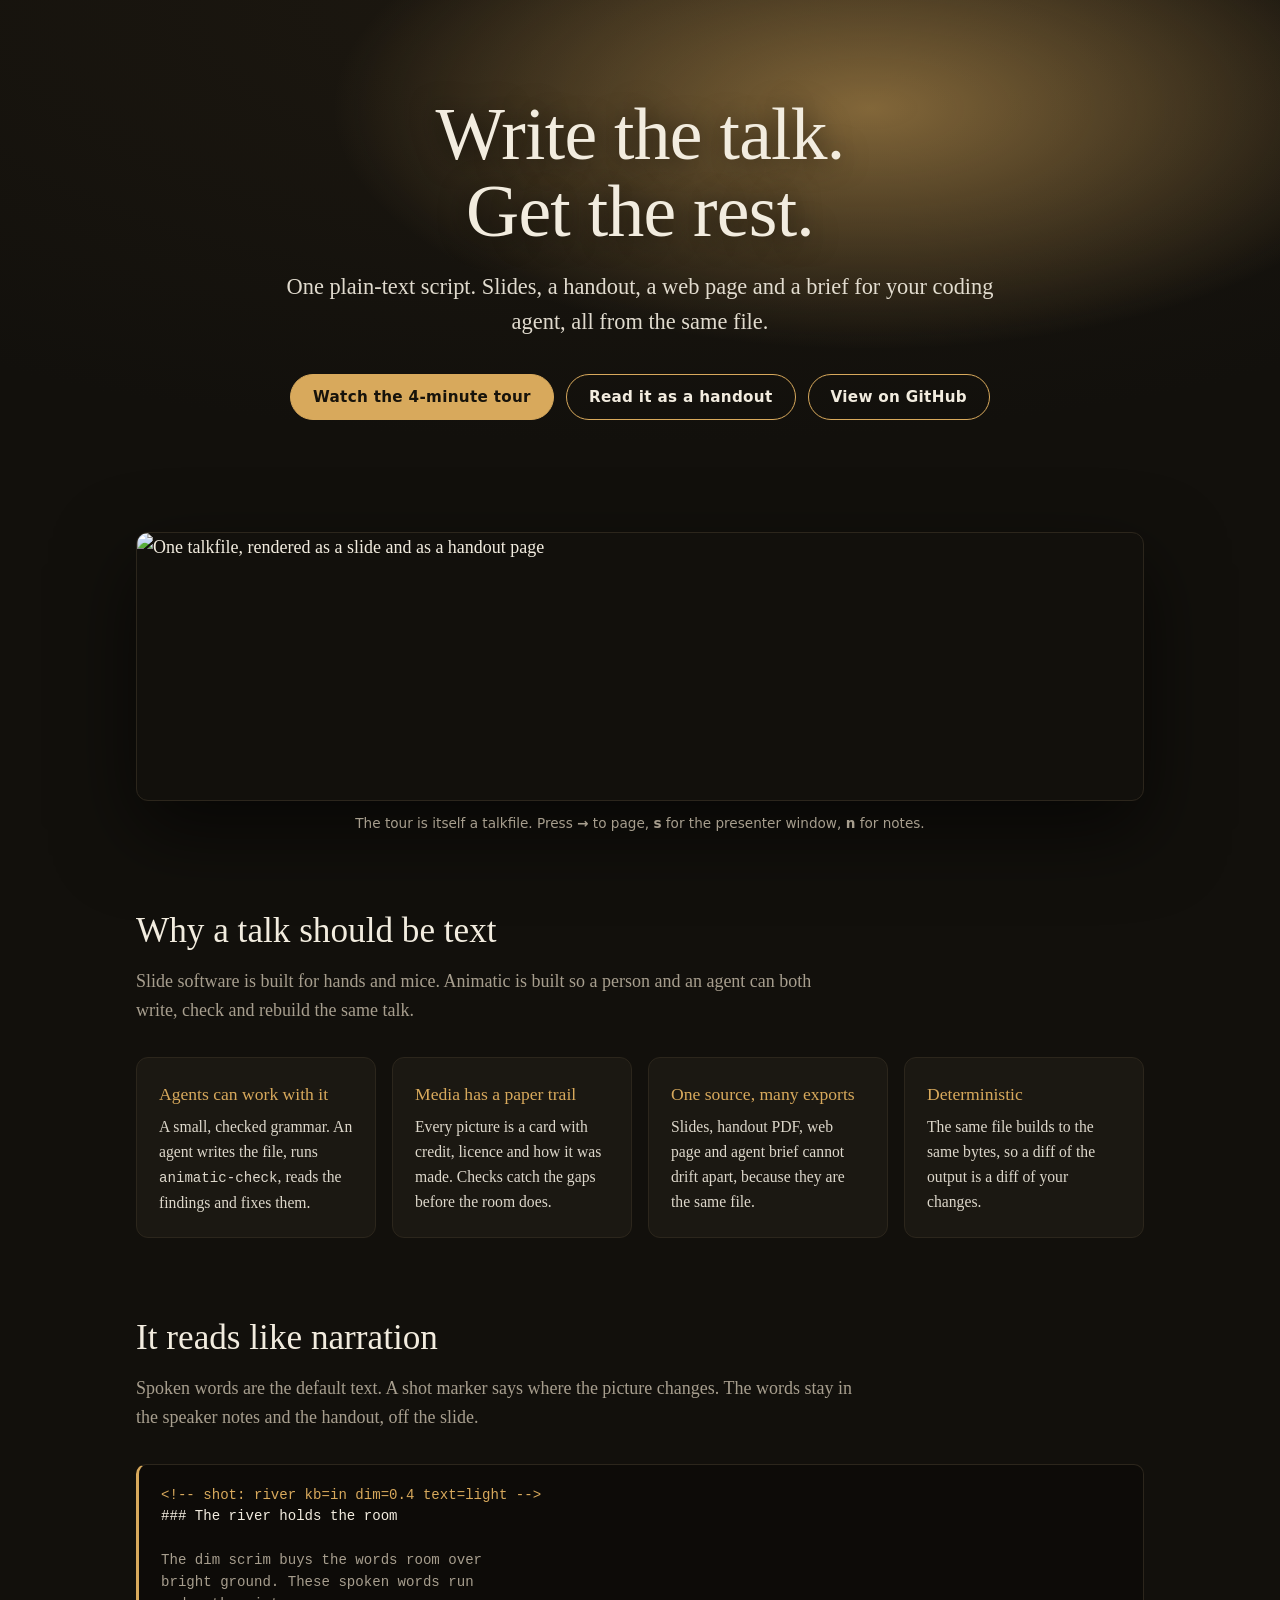
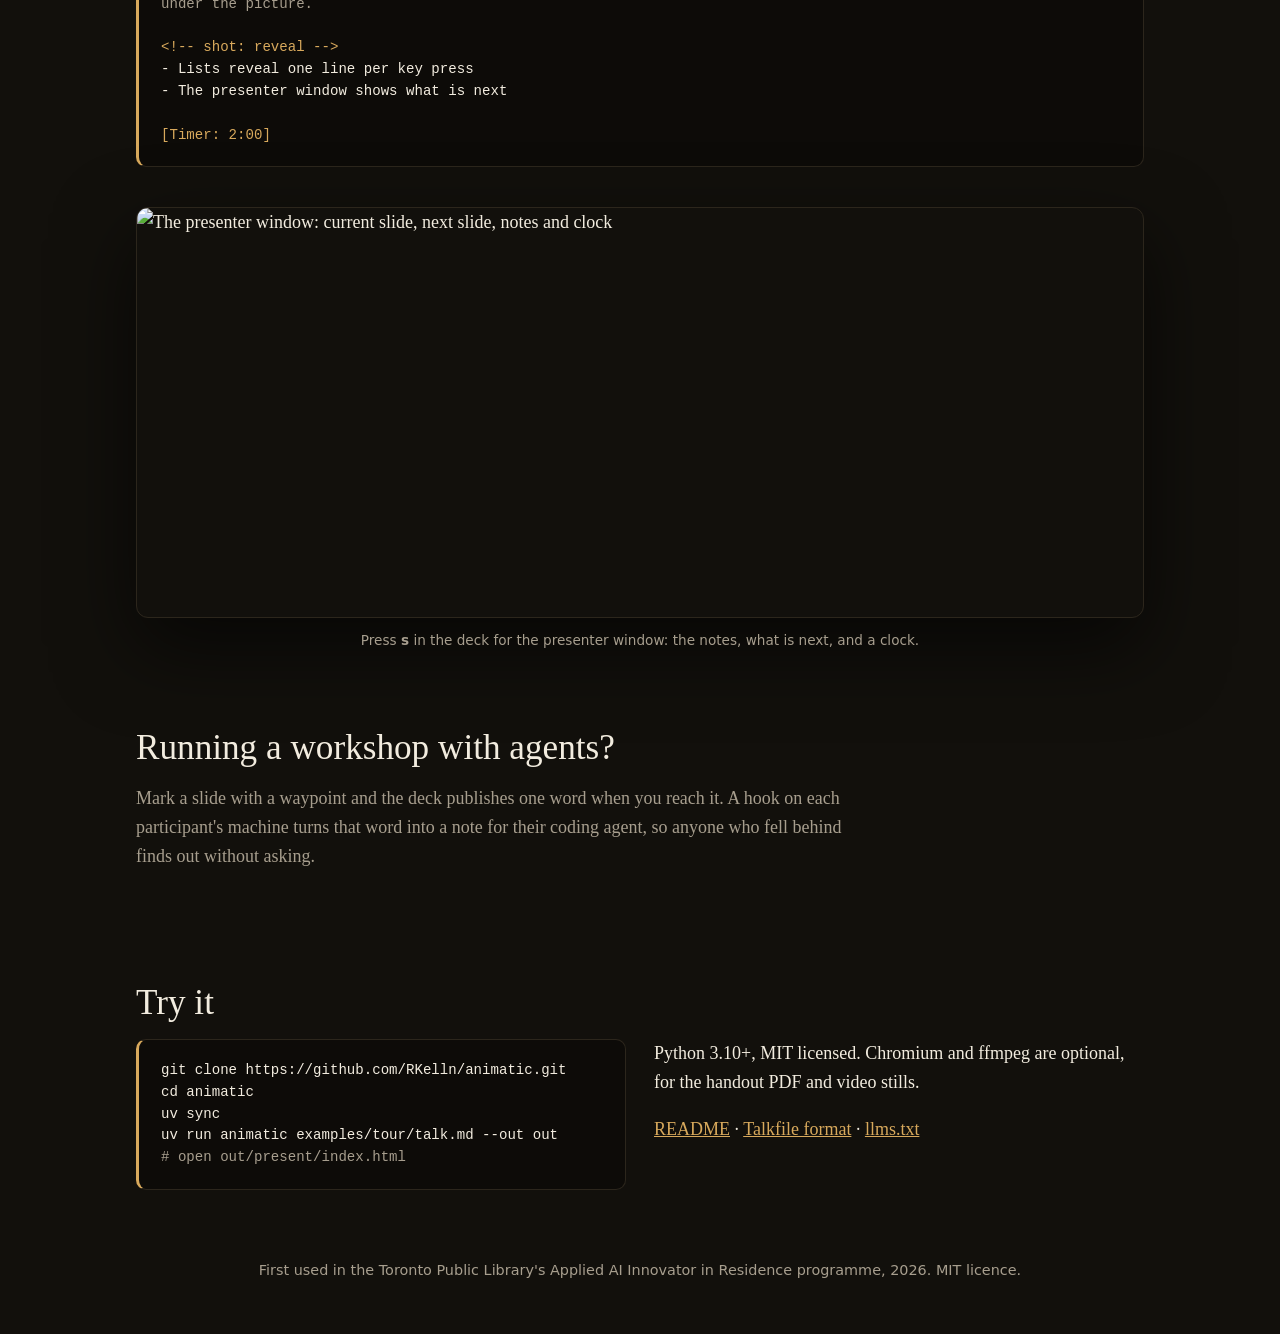
==== docs/site/index.html @ 697fddb3 "Add tour deck, presenter screenshot, landing page and Pages workflow; README: demo link and workshop" ====
<!doctype html>
<html lang="en">
<head>
<meta charset="utf-8">
<meta name="viewport" content="width=device-width, initial-scale=1">
<title>Animatic: write the talk, get the rest</title>
<meta name="description" content="Write a talk as a script. Get slides, a handout, a web page and an agent brief from one plain-text file.">
<style>
  :root {
    --bg: #12100c; --ink: #f2ecdf; --muted: #a79e8e; --brass: #d8a95c; --line: #2c261c;
    --panel: #1b1812; --serif: Georgia, 'Iowan Old Style', 'Palatino Linotype', serif;
    --sans: ui-sans-serif, system-ui, -apple-system, 'Segoe UI', sans-serif;
    --mono: ui-monospace, 'SF Mono', Menlo, Consolas, monospace;
  }
  * { box-sizing: border-box; }
  html { scroll-behavior: smooth; }
  body { margin: 0; background: var(--bg); color: var(--ink); font: 18px/1.6 var(--serif); }
  a { color: var(--brass); }
  .wrap { max-width: 1040px; margin: 0 auto; padding: 0 16px; }
  .hero { overflow: hidden; padding: 96px 0 72px; text-align: center;
    background: radial-gradient(ellipse 60% 70% at 68% 22%, rgba(216,169,92,.55), rgba(216,169,92,0) 70%),
                radial-gradient(ellipse 90% 90% at 50% 0%, #1d1810, var(--bg)); }
  .hero h1 { font-size: clamp(2.4rem, 7vw, 4.6rem); line-height: 1.05; margin: 0 0 18px; font-weight: 400;
    text-shadow: 0 2px 28px rgba(0,0,0,.7); letter-spacing: -.01em; }
  .hero p.sub { font-size: clamp(1.05rem, 2.4vw, 1.4rem); max-width: 34em; margin: 0 auto 34px; opacity: .92; }
  .btns { display: flex; flex-wrap: wrap; gap: 12px; justify-content: center; }
  .btn { font: 600 .95rem var(--sans); letter-spacing: .02em; text-decoration: none; padding: 13px 22px;
    border-radius: 999px; border: 1px solid var(--brass); color: var(--ink); transition: background .15s, color .15s; }
  .btn.primary { background: var(--brass); color: #17130b; }
  .btn:hover { background: var(--ink); color: #17130b; border-color: var(--ink); }
  .shot { margin: 40px auto 0; }
  .shot img, .pic { display: block; width: 100%; height: auto; border-radius: 12px; border: 1px solid var(--line);
    box-shadow: 0 30px 80px rgba(0,0,0,.6); }
  .cap { text-align: center; color: var(--muted); font: .85rem var(--sans); margin: 14px 0 0; }
  section { padding: 72px 0 0; }
  h2 { font-weight: 400; font-size: clamp(1.6rem, 4vw, 2.2rem); margin: 0 0 8px; }
  .lede { color: var(--muted); margin: 0 0 32px; max-width: 40em; }
  .cards { display: grid; gap: 16px; grid-template-columns: repeat(auto-fit, minmax(230px, 1fr)); }
  .card { background: var(--panel); border: 1px solid var(--line); border-radius: 12px; padding: 22px; }
  .card h3 { margin: 0 0 6px; font-size: 1.1rem; color: var(--brass); font-weight: 400; }
  .card p { margin: 0; font-size: .98rem; opacity: .9; }
  code { font-family: var(--mono); font-size: .9em; }
  pre { margin: 0; background: #0d0b08; border: 1px solid var(--line); border-left: 3px solid var(--brass);
    border-radius: 10px; padding: 20px 22px; overflow-x: auto; font: .88rem/1.55 var(--mono); color: var(--ink); }
  pre .k { color: var(--brass); } pre .d { color: var(--muted); }
  .two { display: grid; gap: 28px; grid-template-columns: 1fr; align-items: start; }
  @media (min-width: 820px) { .two { grid-template-columns: 1fr 1fr; } }
  footer { padding: 72px 0 56px; color: var(--muted); font: .9rem var(--sans); text-align: center; }
</style>
</head>
<body>
<header class="hero">
  <div class="wrap">
    <h1>Write the talk.<br>Get the rest.</h1>
    <p class="sub">One plain-text script. Slides, a handout, a web page and a brief for your coding agent, all from the same file.</p>
    <div class="btns">
      <a class="btn primary" href="tour/present/index.html">Watch the 4-minute tour</a>
      <a class="btn" href="tour/document/index.html">Read it as a handout</a>
      <a class="btn" href="https://github.com/RKelln/animatic">View on GitHub</a>
    </div>
  </div>
</header>

<main class="wrap">
  <div class="shot">
    <img src="img/one-file-three-views.png" alt="One talkfile, rendered as a slide and as a handout page" width="1800" height="477">
    <p class="cap">The tour is itself a talkfile. Press <b>→</b> to page, <b>s</b> for the presenter window, <b>n</b> for notes.</p>
  </div>

  <section>
    <h2>Why a talk should be text</h2>
    <p class="lede">Slide software is built for hands and mice. Animatic is built so a person and an agent can both write, check and rebuild the same talk.</p>
    <div class="cards">
      <div class="card"><h3>Agents can work with it</h3><p>A small, checked grammar. An agent writes the file, runs <code>animatic-check</code>, reads the findings and fixes them.</p></div>
      <div class="card"><h3>Media has a paper trail</h3><p>Every picture is a card with credit, licence and how it was made. Checks catch the gaps before the room does.</p></div>
      <div class="card"><h3>One source, many exports</h3><p>Slides, handout PDF, web page and agent brief cannot drift apart, because they are the same file.</p></div>
      <div class="card"><h3>Deterministic</h3><p>The same file builds to the same bytes, so a diff of the output is a diff of your changes.</p></div>
    </div>
  </section>

  <section>
    <h2>It reads like narration</h2>
    <p class="lede">Spoken words are the default text. A shot marker says where the picture changes. The words stay in the speaker notes and the handout, off the slide.</p>
    <pre><span class="k">&lt;!-- shot: river kb=in dim=0.4 text=light --&gt;</span>
### The river holds the room

<span class="d">The dim scrim buys the words room over
bright ground. These spoken words run
under the picture.</span>

<span class="k">&lt;!-- shot: reveal --&gt;</span>
- Lists reveal one line per key press
- The presenter window shows what is next

<span class="k">[Timer: 2:00]</span></pre>
    <div class="shot">
      <img class="pic" src="img/presenter-view.png" alt="The presenter window: current slide, next slide, notes and clock" width="1600" height="650">
      <p class="cap">Press <b>s</b> in the deck for the presenter window: the notes, what is next, and a clock.</p>
    </div>
  </section>

  <section>
    <h2>Running a workshop with agents?</h2>
    <p class="lede">Mark a slide with a waypoint and the deck publishes one word when you reach it. A hook on each participant's machine turns that word into a note for their coding agent, so anyone who fell behind finds out without asking.</p>
  </section>

  <section>
    <h2>Try it</h2>
    <div class="two">
<pre>git clone https://github.com/RKelln/animatic.git
cd animatic
uv sync
uv run animatic examples/tour/talk.md --out out
<span class="d"># open out/present/index.html</span></pre>
      <div>
        <p style="margin-top:0">Python 3.10+, MIT licensed. Chromium and ffmpeg are optional, for the handout PDF and video stills.</p>
        <p><a href="https://github.com/RKelln/animatic#readme">README</a> · <a href="https://github.com/RKelln/animatic/blob/main/docs/format-spec-v1.md">Talkfile format</a> · <a href="https://github.com/RKelln/animatic/blob/main/llms.txt">llms.txt</a></p>
      </div>
    </div>
  </section>
</main>
<footer>First used in the Toronto Public Library's Applied AI Innovator in Residence programme, 2026. MIT licence.</footer>
</body>
</html>
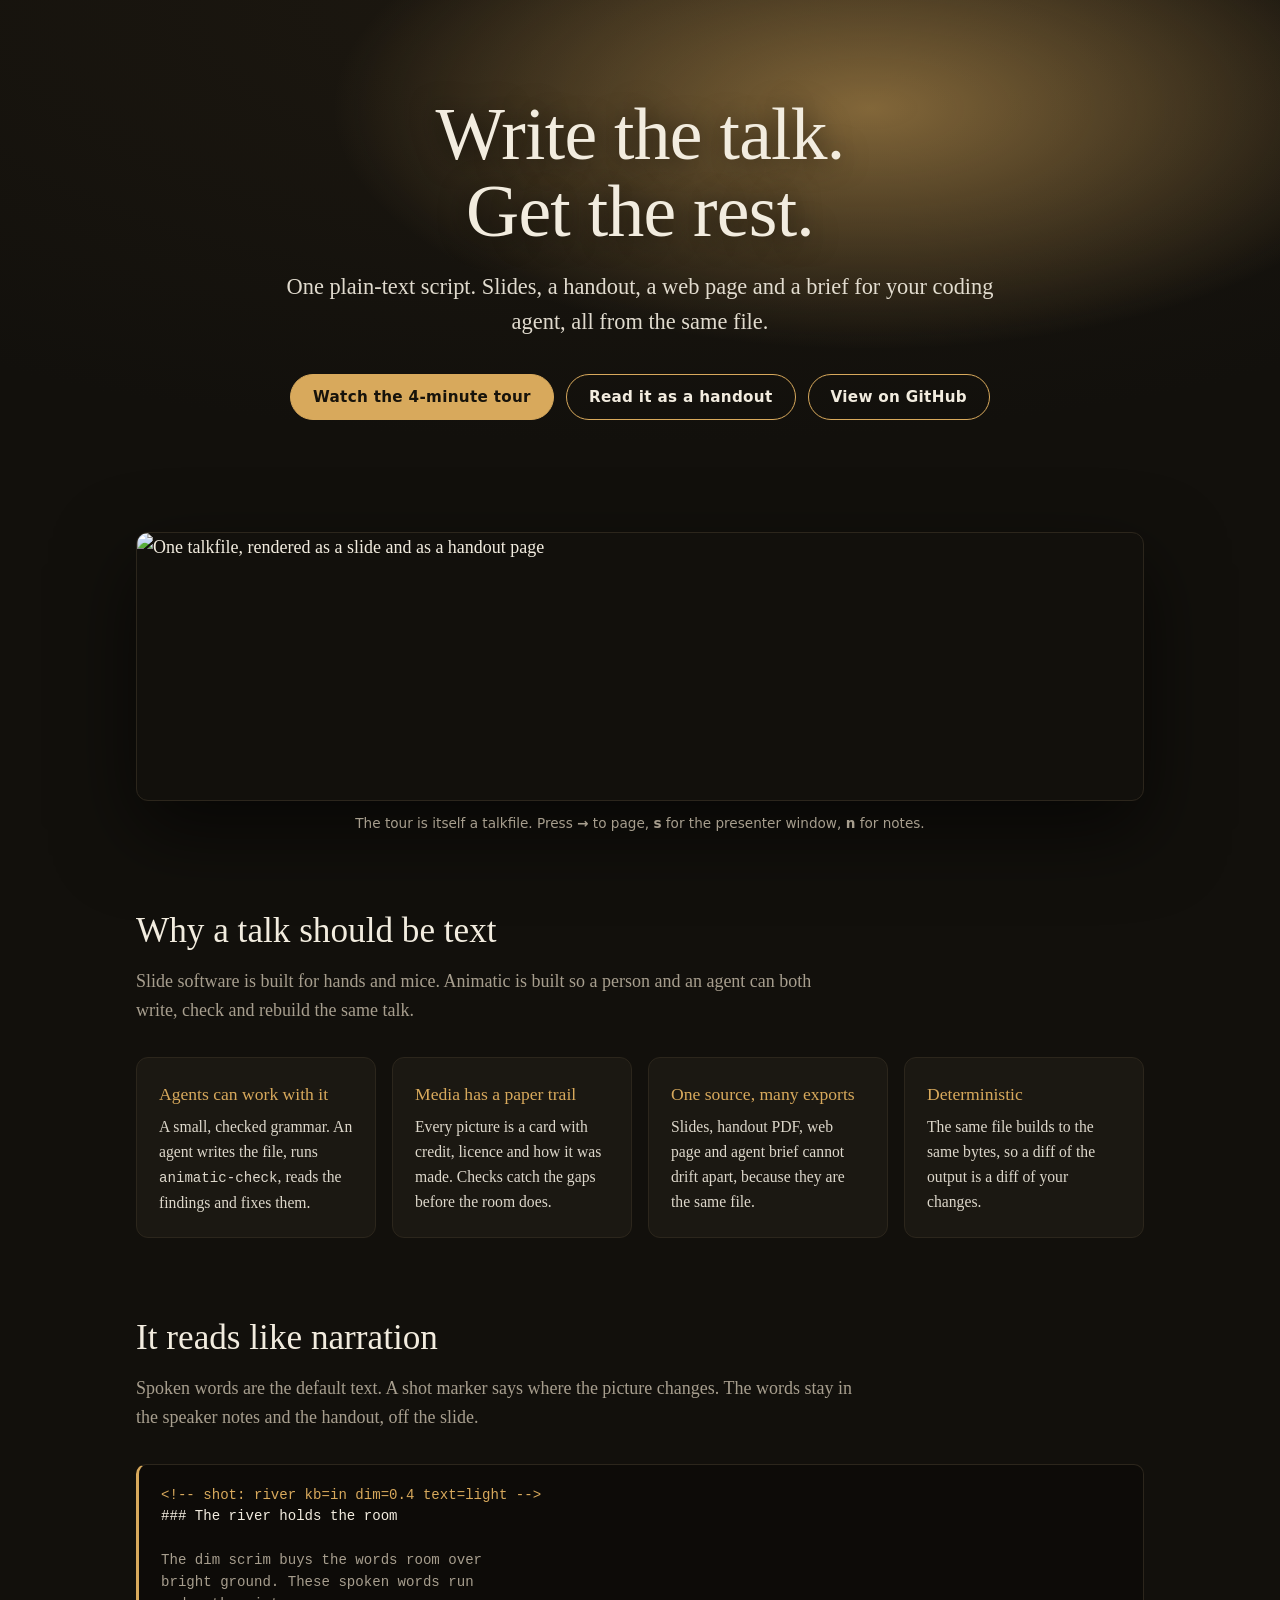
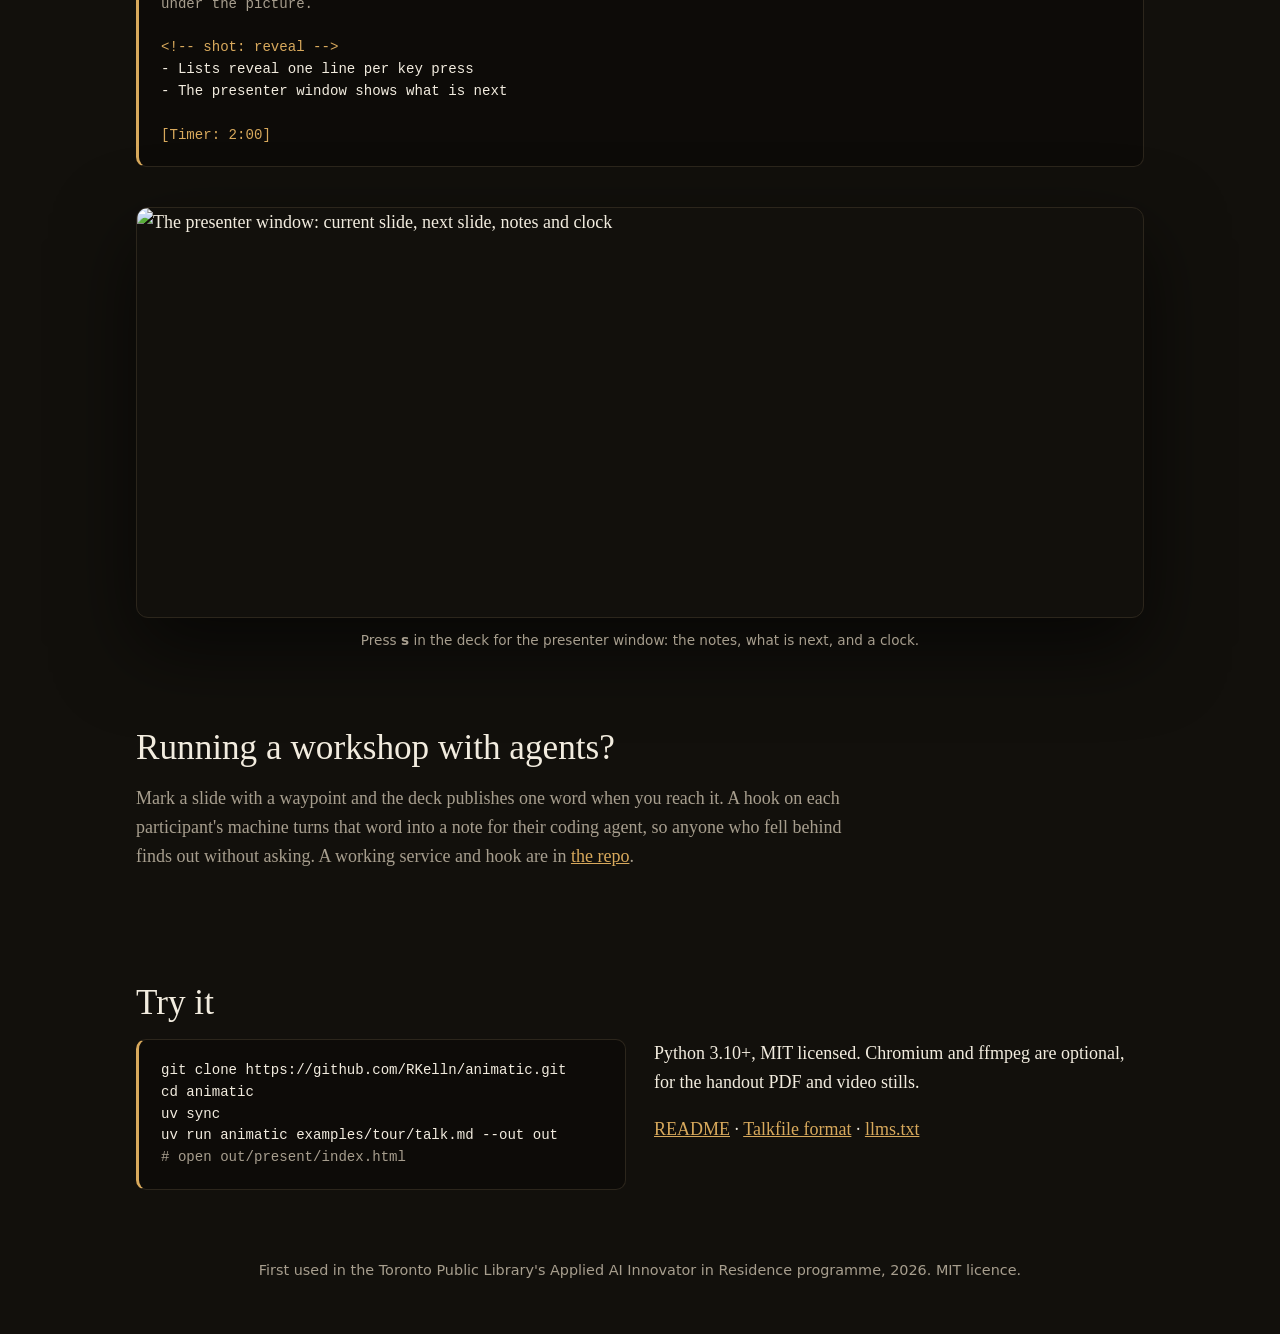
==== commit f016acd2: "Add a working waypoint service and hook example examples/waypoint-service: the receiving service (st" ====
--- a/docs/site/index.html
+++ b/docs/site/index.html
@@ -101,7 +101,7 @@
 
   <section>
     <h2>Running a workshop with agents?</h2>
-    <p class="lede">Mark a slide with a waypoint and the deck publishes one word when you reach it. A hook on each participant's machine turns that word into a note for their coding agent, so anyone who fell behind finds out without asking.</p>
+    <p class="lede">Mark a slide with a waypoint and the deck publishes one word when you reach it. A hook on each participant's machine turns that word into a note for their coding agent, so anyone who fell behind finds out without asking. A working service and hook are in <a href="https://github.com/RKelln/animatic/tree/main/examples/waypoint-service">the repo</a>.</p>
   </section>
 
   <section>
